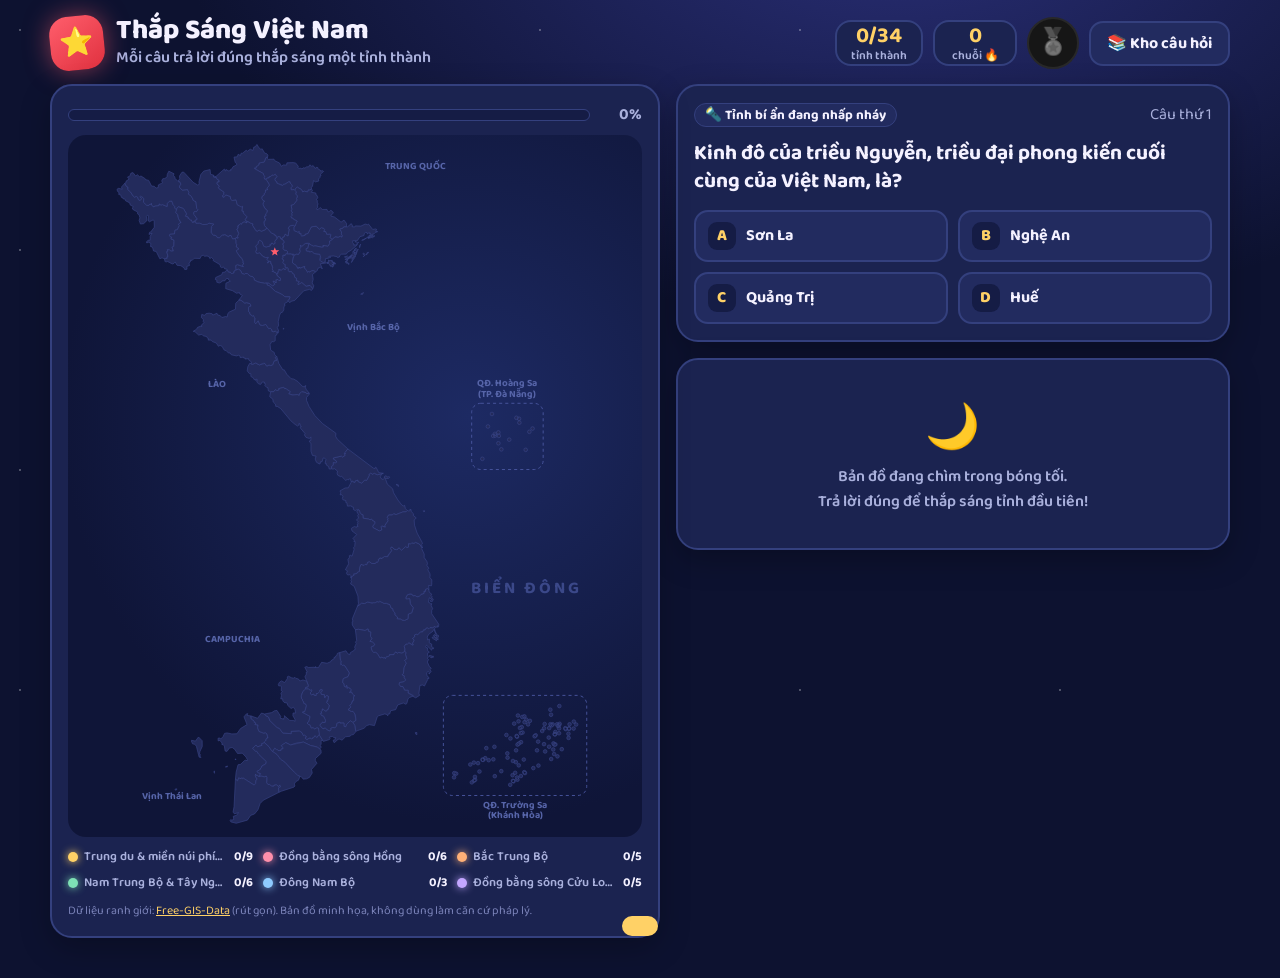
==== ban-do-viet-nam/index.html @ 1cb50377 "Hai game hoc tap: Xay Gach Triet Hoc va Thap Sang Viet Nam" ====
<!doctype html>
<html lang="vi">
<head>
  <meta charset="utf-8" />
  <meta name="viewport" content="width=device-width, initial-scale=1" />
  <title>Thắp Sáng Việt Nam</title>
  <meta name="description" content="Trả lời đúng để thắp sáng 34 tỉnh thành trên bản đồ Việt Nam và nhận huy hiệu Người Việt Nam chất." />
  <link rel="icon" href="data:image/svg+xml,<svg xmlns='http://www.w3.org/2000/svg' viewBox='0 0 100 100'><text y='.9em' font-size='90'>⭐</text></svg>" />
  <link rel="preconnect" href="https://fonts.googleapis.com" />
  <link rel="preconnect" href="https://fonts.gstatic.com" crossorigin />
  <link href="https://fonts.googleapis.com/css2?family=Baloo+2:wght@500;600;700;800&display=swap" rel="stylesheet" />
  <link rel="stylesheet" href="style.css" />
</head>
<body>
  <header class="top">
    <div class="brand">
      <span class="logo">⭐</span>
      <div>
        <h1>Thắp Sáng Việt Nam</h1>
        <p>Mỗi câu trả lời đúng thắp sáng một tỉnh thành</p>
      </div>
    </div>
    <div class="stats">
      <div class="stat"><b id="litCount">0/34</b><span>tỉnh thành</span></div>
      <div class="stat"><b id="streak">0</b><span>chuỗi 🔥</span></div>
      <button id="badgeBtn" class="badge-btn locked" title="Huy hiệu Người Việt Nam chất">🏅</button>
      <button id="openBank" class="btn">📚 Kho câu hỏi</button>
    </div>
  </header>

  <main class="layout">
    <section class="card map-card">
      <div class="map-head">
        <div class="progress"><div id="bar"></div></div>
        <span id="pct" class="muted">0%</span>
      </div>
      <div class="map-wrap">
        <svg id="map" role="img" aria-label="Bản đồ Việt Nam"></svg>
        <div id="tip" class="tip" hidden></div>
      </div>
      <div id="regions" class="regions"></div>
      <p class="credit">Dữ liệu ranh giới: <a href="https://github.com/nguyenduy1133/Free-GIS-Data" target="_blank" rel="noopener">Free-GIS-Data</a> (rút gọn). Bản đồ minh họa, không dùng làm căn cứ pháp lý.</p>
    </section>

    <div class="side">
      <section class="card quiz-card">
        <div class="q-meta">
          <span id="qTag" class="pill">🔦 Tỉnh bí ẩn đang nhấp nháy</span>
          <span id="qCount" class="muted"></span>
        </div>
        <h3 id="question">Đang tải câu hỏi…</h3>
        <div id="options" class="options"></div>
        <div id="feedback" class="feedback" hidden></div>
        <button id="nextBtn" class="btn primary wide" hidden>Câu tiếp theo →</button>
      </section>

      <section class="card info-card" id="info">
        <div class="info-empty">
          <div class="big">🌙</div>
          <p>Bản đồ đang chìm trong bóng tối.<br />Trả lời đúng để thắp sáng tỉnh đầu tiên!</p>
        </div>
      </section>
    </div>
  </main>

  <div id="toast" class="toast" role="status" aria-live="polite"></div>
  <div id="confetti" class="confetti" aria-hidden="true"></div>

  <!-- Kho câu hỏi -->
  <div id="bank" class="modal" hidden>
    <div class="sheet">
      <div class="sheet-head">
        <h2>📚 Kho câu hỏi</h2>
        <button class="x" data-close aria-label="Đóng">✕</button>
      </div>
      <form id="addForm" class="add-form">
        <h4>➕ Thêm câu hỏi của bạn</h4>
        <p class="muted small">Đáp án đúng là tỉnh thành bạn chọn. 3 đáp án nhiễu được tạo tự động.</p>
        <label class="field"><span>Câu hỏi</span>
          <textarea id="fQ" rows="2" required placeholder="Ví dụ: Bánh đa cua là món ngon nổi tiếng của địa phương nào?"></textarea>
        </label>
        <label class="field"><span>Đáp án đúng (tỉnh thành)</span>
          <select id="fP" required></select>
        </label>
        <button class="btn primary" type="submit">Thêm vào bộ sưu tập</button>
      </form>
      <div class="bank-tools">
        <button id="exportBtn" class="btn sm" type="button">⬇️ Xuất JSON</button>
        <label class="btn sm" for="importFile">⬆️ Nhập JSON</label>
        <input id="importFile" type="file" accept="application/json,.json" hidden />
        <button id="resetBtn" class="btn sm danger" type="button">🌑 Tắt đèn, chơi lại</button>
      </div>
      <div class="list-head">
        <input id="search" type="search" placeholder="🔍 Tìm câu hỏi hoặc tỉnh…" />
        <span id="listCount" class="muted"></span>
      </div>
      <ul id="qList" class="q-list"></ul>
    </div>
  </div>

  <!-- Huy hiệu -->
  <div id="badgeModal" class="modal" hidden>
    <div class="sheet small center">
      <div class="sheet-head"><span></span><button class="x" data-close aria-label="Đóng">✕</button></div>
      <h2 id="badgeTitle">Người Việt Nam chất!</h2>
      <p id="badgeText" class="muted"></p>
      <div id="badgeArt" class="badge-art"></div>
      <div id="badgeForm" class="badge-form">
        <input id="badgeName" type="text" maxlength="28" placeholder="Nhập tên của bạn để in lên huy hiệu" />
        <button id="badgeDl" class="btn primary" type="button">⬇️ Tải huy hiệu (PNG)</button>
      </div>
    </div>
  </div>

  <script src="map-data.js"></script>
  <script src="provinces.js"></script>
  <script src="app.js"></script>
</body>
</html>
---- ban-do-viet-nam/style.css ----
:root {
  --night: #0d1230;
  --night-2: #151c45;
  --card: #1b2350;
  --card-2: #222b5f;
  --line: #34407e;
  --text: #f4f1ff;
  --muted: #a9b0dc;
  --gold: #ffd166;
  --good: #5fd39a;
  --bad: #ff7b8a;
  --dark-prov: #232b5c;
  --dark-stroke: #3a4588;
  --radius: 22px;
  color-scheme: dark;
}
* { box-sizing: border-box; }
[hidden] { display: none !important; }
html, body { margin: 0; }
body {
  font-family: 'Baloo 2', system-ui, sans-serif;
  color: var(--text);
  background: radial-gradient(1200px 700px at 70% -10%, #2a2f78 0%, transparent 60%), var(--night);
  min-height: 100vh;
  padding: 16px 16px 40px;
}
body::before {
  content: ''; position: fixed; inset: 0; pointer-events: none; z-index: -1; opacity: .55;
  background-image:
    radial-gradient(1.4px 1.4px at 20px 30px, #fff 50%, transparent 51%),
    radial-gradient(1px 1px at 90px 110px, #fff 50%, transparent 51%),
    radial-gradient(1.2px 1.2px at 160px 60px, #ffe9a8 50%, transparent 51%),
    radial-gradient(1px 1px at 230px 170px, #fff 50%, transparent 51%);
  background-size: 260px 220px;
}
h1, h2, h3, h4, p { margin: 0; }
button, input, select, textarea { font: inherit; color: inherit; }
a { color: var(--gold); }
.muted { color: var(--muted); }
.small { font-size: 14px; }

/* Header */
.top { max-width: 1180px; margin: 0 auto 14px; display: flex; align-items: center; justify-content: space-between; gap: 12px; flex-wrap: wrap; }
.brand { display: flex; gap: 12px; align-items: center; }
.logo {
  width: 54px; height: 54px; display: grid; place-items: center; font-size: 28px; border-radius: 18px;
  background: linear-gradient(145deg, #ff5e6c, #e0313f); box-shadow: 0 0 24px rgba(255, 94, 108, .5); transform: rotate(-6deg);
}
.brand h1 { font-size: 28px; line-height: 1; font-weight: 800; }
.brand p { color: var(--muted); font-weight: 600; }
.stats { display: flex; gap: 10px; align-items: center; flex-wrap: wrap; }
.stat {
  background: var(--card); border: 2px solid var(--line); border-radius: 16px; padding: 2px 14px; min-width: 84px;
  display: flex; flex-direction: column; align-items: center; line-height: 1.1;
}
.stat b { font-size: 22px; font-variant-numeric: tabular-nums; color: var(--gold); }
.stat span { font-size: 12px; color: var(--muted); font-weight: 600; }
.badge-btn {
  width: 52px; height: 52px; border-radius: 50%; border: 2px solid var(--gold); background: var(--card);
  font-size: 26px; cursor: pointer; box-shadow: 0 0 18px rgba(255, 209, 102, .45);
}
.badge-btn.locked { filter: grayscale(1) brightness(.6); border-color: var(--line); box-shadow: none; }

/* Buttons */
.btn {
  border: 2px solid var(--line); background: var(--card-2); border-radius: 14px; padding: 8px 16px; font-weight: 700;
  cursor: pointer; display: inline-flex; gap: 6px; align-items: center; justify-content: center;
  transition: transform .08s, background .2s;
}
.btn:hover { background: #2b357a; }
.btn:active { transform: translateY(2px); }
.btn.primary { background: var(--gold); color: #2a2140; border-color: var(--gold); box-shadow: 0 0 18px rgba(255, 209, 102, .35); }
.btn.primary:hover { background: #ffdb85; }
.btn.sm { padding: 4px 12px; font-size: 14px; border-radius: 12px; }
.btn.danger { color: var(--bad); }
.btn.wide { width: 100%; margin-top: 14px; font-size: 18px; }

/* Layout */
.layout { max-width: 1180px; margin: 0 auto; display: grid; grid-template-columns: minmax(0, 1.1fr) minmax(0, 1fr); gap: 16px; align-items: start; }
.side { display: grid; gap: 16px; }
.card { background: var(--card); border: 2px solid var(--line); border-radius: var(--radius); padding: 16px; box-shadow: 0 10px 30px rgba(0, 0, 0, .25); }

/* Map */
.map-card { position: sticky; top: 12px; }
.map-head { display: flex; align-items: center; gap: 10px; margin-bottom: 8px; }
.progress { flex: 1; height: 12px; background: var(--night-2); border-radius: 99px; overflow: hidden; border: 1px solid var(--line); }
.progress div { height: 100%; width: 0; background: linear-gradient(90deg, #ff8fab, #ffd166); border-radius: 99px; transition: width .6s; }
#pct { font-weight: 700; min-width: 42px; text-align: right; }
.map-wrap { position: relative; border-radius: 18px; background: radial-gradient(circle at 70% 40%, #1d2a63, #0f1538 70%); overflow: hidden; }
#map { width: 100%; height: auto; display: block; max-height: 78vh; }
.prov { fill: var(--dark-prov); stroke: var(--dark-stroke); stroke-width: .8; stroke-linejoin: round; cursor: pointer; transition: fill .8s, opacity .3s; }
.prov:hover { fill: #2f3a78; }
.prov.target { animation: target 1.3s ease-in-out infinite; }
@keyframes target { 50% { fill: #4b58a8; } }
.prov.lit { fill: var(--c); stroke: rgba(255, 255, 255, .55); filter: url(#glow); }
.prov.lit:hover { fill: var(--c); stroke: #fff; stroke-width: 1.6; }
.prov.flash { animation: flash 1.1s ease-out; }
@keyframes flash { 0% { fill: #fff; } 100% { fill: var(--c); } }
.prov.miss { animation: miss .7s; }
@keyframes miss { 30% { fill: #8a2f4a; } }
.prov.sel { stroke: #fff; stroke-width: 2; }
.lbl { font-family: 'Baloo 2', sans-serif; font-weight: 700; font-size: 10px; fill: #2a2140; text-anchor: middle; dominant-baseline: central; pointer-events: none; paint-order: stroke; stroke: rgba(255,255,255,.65); stroke-width: 2.4px; animation: fadein .8s; }
.sea { font-family: 'Baloo 2', sans-serif; font-weight: 700; fill: #5664a8; text-anchor: middle; font-size: 13px; pointer-events: none; }
.sea.big { font-size: 22px; letter-spacing: 4px; fill: #3b4889; }
.inset { fill: none; stroke: #4a57a0; stroke-dasharray: 4 4; stroke-width: 1.2; }
.cap-star { fill: #ff5e6c; }
@keyframes fadein { from { opacity: 0; } }
.tip {
  position: absolute; pointer-events: none; background: #fff; color: #2a2140; font-weight: 700; padding: 2px 10px;
  border-radius: 10px; font-size: 14px; transform: translate(-50%, -130%); white-space: nowrap; box-shadow: 0 4px 12px rgba(0,0,0,.3);
}
.regions { display: grid; grid-template-columns: repeat(3, 1fr); gap: 6px 10px; margin-top: 10px; }
.reg { font-size: 12.5px; font-weight: 600; color: var(--muted); display: flex; align-items: center; gap: 6px; min-width: 0; }
.reg i { width: 10px; height: 10px; border-radius: 50%; flex: none; background: var(--c); box-shadow: 0 0 8px var(--c); }
.reg span { overflow: hidden; text-overflow: ellipsis; white-space: nowrap; }
.reg b { margin-left: auto; color: var(--text); }
.credit { font-size: 12px; color: #7a82b8; margin-top: 8px; }

/* Quiz */
.q-meta { display: flex; justify-content: space-between; gap: 8px; align-items: center; }
.pill { background: var(--card-2); border: 1px solid var(--line); border-radius: 99px; padding: 0 10px; font-weight: 700; font-size: 13.5px; }
.pill.custom { border-color: #ff8fab; color: #ffc2d1; }
.quiz-card h3 { font-size: 21px; line-height: 1.35; margin: 12px 0 14px; }
.options { display: grid; grid-template-columns: 1fr 1fr; gap: 10px; }
.opt {
  display: flex; align-items: center; gap: 10px; text-align: left; border: 2px solid var(--line); background: var(--card-2);
  border-radius: 14px; padding: 10px 12px; font-weight: 700; font-size: 16px; cursor: pointer; transition: transform .08s, background .2s; line-height: 1.25;
}
.opt:hover:not(:disabled) { background: #2d3880; transform: translateY(-1px); }
.opt:disabled { cursor: default; }
.opt .k { flex: none; width: 28px; height: 28px; border-radius: 9px; display: grid; place-items: center; background: var(--night-2); color: var(--gold); font-weight: 800; }
.opt.right { background: #1f5a45; border-color: var(--good); }
.opt.right .k { background: var(--good); color: #10301f; }
.opt.wrong { background: #5a2234; border-color: var(--bad); animation: shake .35s; }
.opt.wrong .k { background: var(--bad); color: #3b0f1a; }
.opt.dim { opacity: .5; }
@keyframes shake { 25%, 75% { transform: translateX(-5px); } 50% { transform: translateX(5px); } }
.feedback { margin-top: 12px; padding: 10px 14px; border-radius: 14px; font-weight: 600; line-height: 1.4; animation: pop .3s; }
.feedback.good { background: rgba(95, 211, 154, .14); border: 2px solid rgba(95, 211, 154, .5); }
.feedback.bad { background: rgba(255, 123, 138, .12); border: 2px solid rgba(255, 123, 138, .45); }
@keyframes pop { from { transform: scale(.95); opacity: 0; } }

/* Info card */
.info-empty { text-align: center; color: var(--muted); padding: 18px 8px; font-weight: 600; }
.info-empty .big { font-size: 44px; }
.info-head { display: flex; align-items: center; gap: 10px; }
.info-head .dot { width: 16px; height: 16px; border-radius: 50%; background: var(--c); box-shadow: 0 0 14px var(--c); flex: none; }
.info-head h2 { font-size: 26px; line-height: 1.1; }
.chip { font-size: 12.5px; font-weight: 700; border-radius: 99px; padding: 1px 10px; background: var(--card-2); border: 1px solid var(--line); white-space: nowrap; }
.chip.city { border-color: var(--gold); color: var(--gold); }
.region-name { color: var(--muted); font-weight: 600; font-size: 14px; margin-top: 2px; }
.facts { display: grid; grid-template-columns: 1fr 1fr; gap: 8px; margin: 12px 0; }
.fact { background: var(--night-2); border-radius: 14px; padding: 8px 12px; }
.fact span { display: block; font-size: 12.5px; color: var(--muted); font-weight: 600; }
.fact b { font-size: 16px; }
.fact.full { grid-column: 1 / -1; }
.tags { display: flex; flex-wrap: wrap; gap: 6px; margin: 4px 0 10px; }
.tags span { background: var(--card-2); border: 1px solid var(--line); border-radius: 10px; padding: 1px 10px; font-weight: 600; font-size: 14px; }
.sec { font-size: 13px; color: var(--muted); font-weight: 700; text-transform: uppercase; letter-spacing: .5px; }
.didyou { margin-top: 10px; padding: 10px 12px; border-radius: 14px; background: rgba(255, 209, 102, .1); border: 1px dashed rgba(255, 209, 102, .5); font-weight: 600; line-height: 1.4; }
.info-card.reveal { animation: pop .4s; }

/* Toast & confetti */
.toast {
  position: fixed; left: 50%; bottom: 24px; transform: translate(-50%, calc(100% + 40px)); background: var(--gold); color: #2a2140;
  padding: 10px 18px; border-radius: 99px; font-weight: 800; transition: transform .3s cubic-bezier(.3, 1.4, .5, 1); z-index: 60;
  max-width: calc(100% - 32px); text-align: center;
}
.toast.show { transform: translate(-50%, 0); }
.confetti { position: fixed; inset: 0; pointer-events: none; z-index: 70; overflow: hidden; }
.confetti span { position: absolute; top: -40px; font-size: 22px; animation: fall linear forwards; }
@keyframes fall { to { transform: translateY(110vh) rotate(540deg); } }

/* Modals */
.modal { position: fixed; inset: 0; z-index: 50; background: rgba(5, 8, 25, .7); display: grid; place-items: center; padding: 16px; }
.sheet { background: var(--card); border: 2px solid var(--line); border-radius: var(--radius); width: min(720px, 100%); max-height: calc(100vh - 32px); overflow: auto; padding: 18px; animation: pop .25s; }
.sheet.small { width: min(460px, 100%); }
.sheet.center { text-align: center; }
.sheet-head { display: flex; justify-content: space-between; align-items: center; margin-bottom: 8px; }
.x { width: 38px; height: 38px; border-radius: 12px; border: 2px solid var(--line); background: var(--card-2); cursor: pointer; font-weight: 800; }
.add-form { background: var(--night-2); border-radius: 16px; padding: 14px; display: grid; gap: 10px; }
.field { display: grid; gap: 4px; font-weight: 700; }
textarea, input[type=text], input[type=search], select {
  width: 100%; border: 2px solid var(--line); background: var(--card); border-radius: 12px; padding: 8px 10px; font-weight: 500;
}
textarea:focus, input:focus, select:focus { outline: 2px solid var(--gold); outline-offset: 1px; }
.bank-tools { display: flex; gap: 8px; flex-wrap: wrap; margin: 14px 0 10px; }
.list-head { display: flex; gap: 10px; align-items: center; }
.list-head span { white-space: nowrap; font-weight: 600; }
.q-list { list-style: none; padding: 0; margin: 10px 0 0; display: grid; gap: 6px; }
.q-list li { background: var(--night-2); border-radius: 12px; padding: 8px 12px; display: flex; gap: 10px; align-items: flex-start; }
.q-list li.mine { outline: 1px solid #ff8fab; }
.q-list .qt { flex: 1; min-width: 0; }
.q-list .qq { font-weight: 600; line-height: 1.3; }
.q-list .qa { font-size: 13.5px; color: var(--good); font-weight: 700; }
.q-list .del { border: 1px solid var(--line); background: var(--card-2); border-radius: 10px; cursor: pointer; padding: 0 8px; }
.badge-art svg { width: min(280px, 80vw); height: auto; margin: 6px auto; display: block; filter: drop-shadow(0 0 24px rgba(255, 209, 102, .4)); }
.badge-art.locked svg { filter: grayscale(1) brightness(.55); }
.badge-form { display: grid; gap: 10px; margin-top: 8px; }

@media (max-width: 900px) {
  .layout { grid-template-columns: 1fr; }
  .side { display: contents; }
  .quiz-card { order: -1; }
  .map-card { position: static; }
  #map { max-height: 62vh; }
}
@media (max-width: 560px) {
  .brand h1 { font-size: 22px; }
  .logo { width: 44px; height: 44px; font-size: 22px; }
  .options { grid-template-columns: 1fr; }
  .regions { grid-template-columns: 1fr 1fr; }
  .facts { grid-template-columns: 1fr; }
  .stat { min-width: 70px; padding: 2px 10px; }
  .quiz-card h3 { font-size: 19px; }
}
@media (prefers-reduced-motion: reduce) {
  *, *::before, *::after { animation-duration: .01ms !important; transition-duration: .01ms !important; }
}
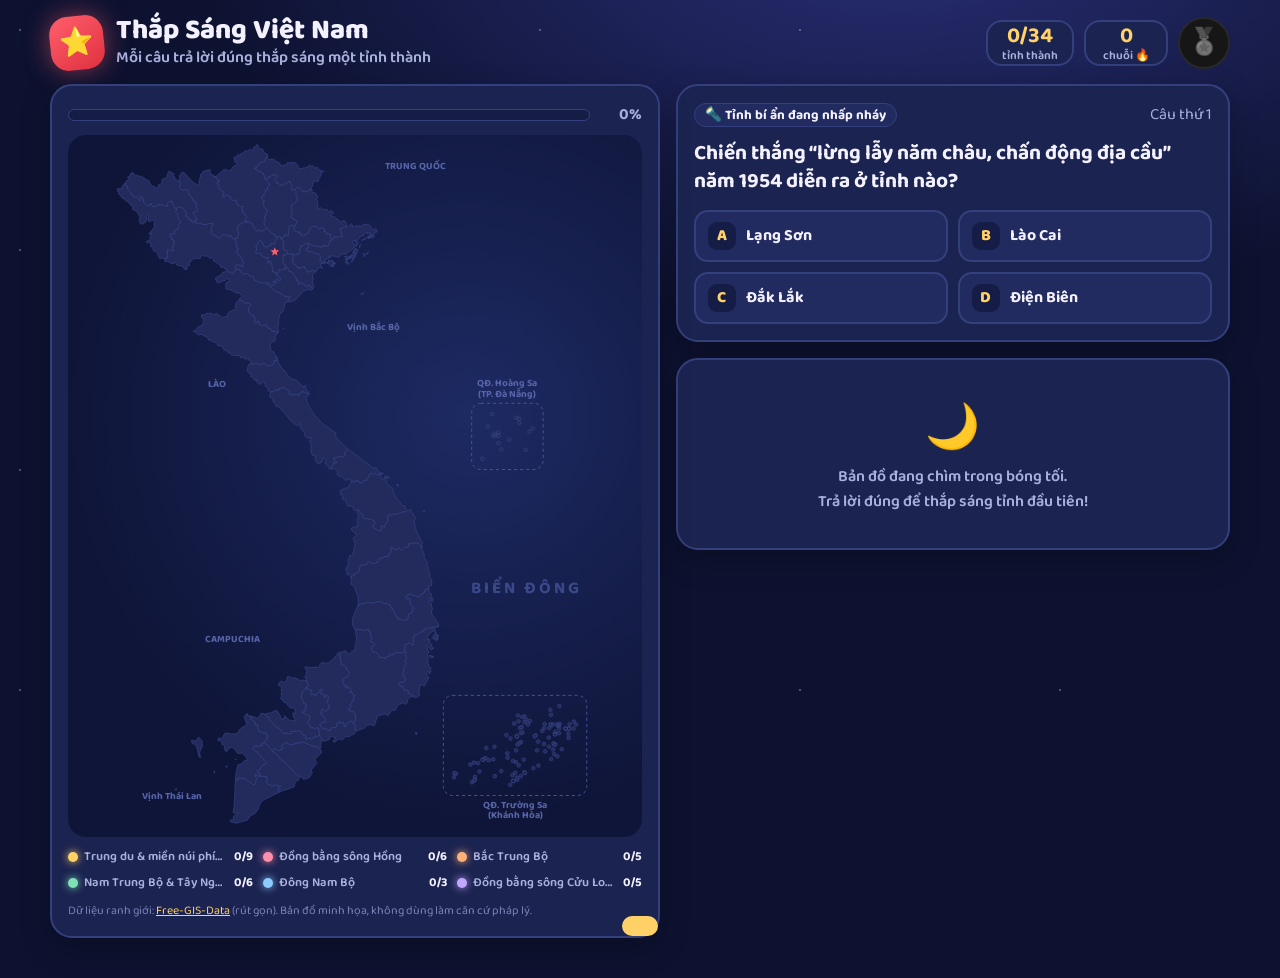
==== commit c26651c9: "An nut Kho cau hoi voi nguoi choi, chi hien khi mo kem ?admin" ====
--- a/ban-do-viet-nam/index.html
+++ b/ban-do-viet-nam/index.html
@@ -24,7 +24,7 @@
       <div class="stat"><b id="litCount">0/34</b><span>tỉnh thành</span></div>
       <div class="stat"><b id="streak">0</b><span>chuỗi 🔥</span></div>
       <button id="badgeBtn" class="badge-btn locked" title="Huy hiệu Người Việt Nam chất">🏅</button>
-      <button id="openBank" class="btn">📚 Kho câu hỏi</button>
+      <button id="openBank" class="btn" hidden>📚 Kho câu hỏi</button>
     </div>
   </header>
 
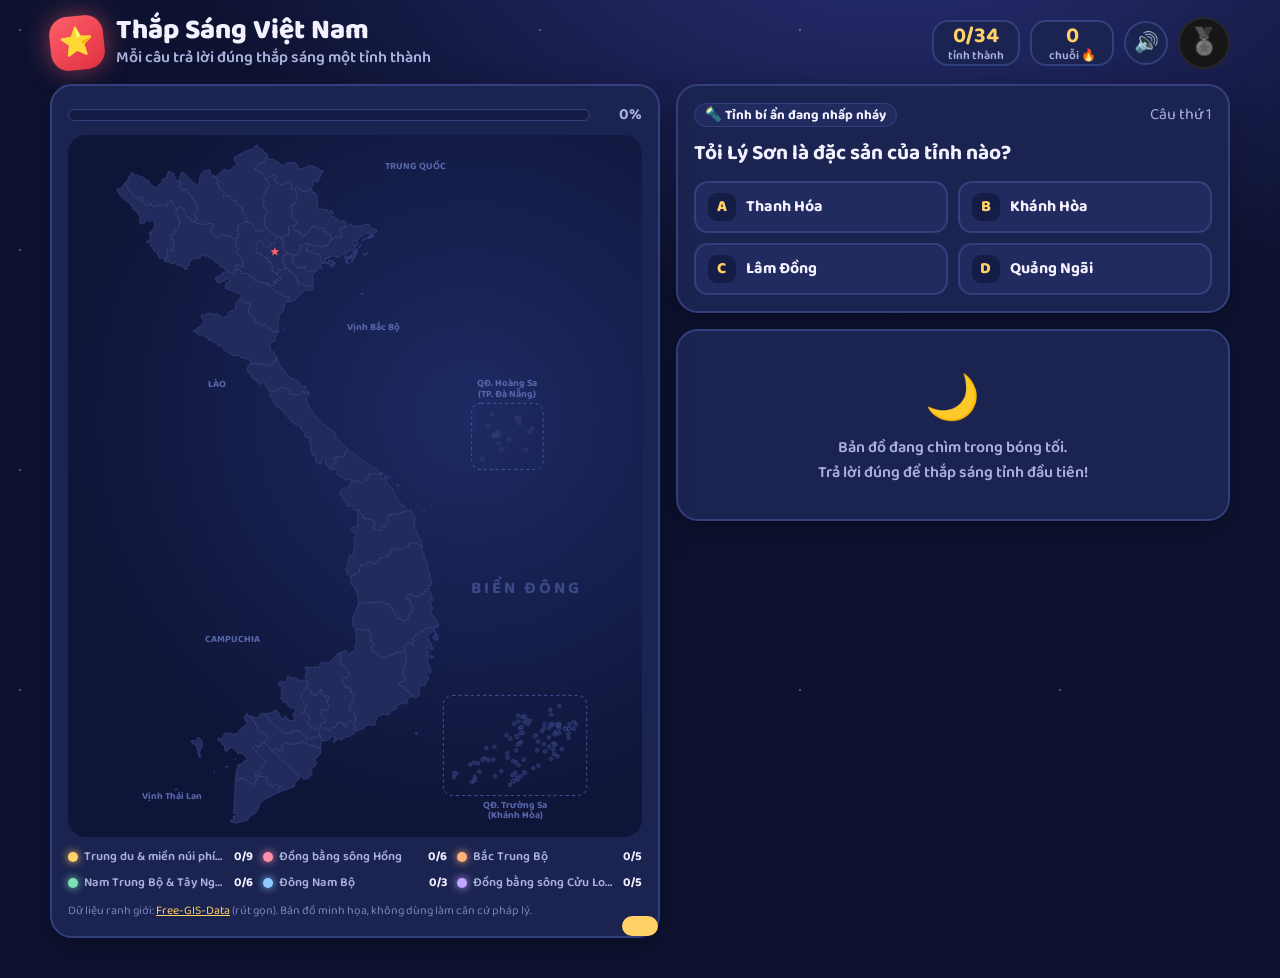
==== commit 8a396e30: "Xay Gach: giao dien dien anh 3D (three.js), am thanh cho ca hai game" ====
--- a/ban-do-viet-nam/index.html
+++ b/ban-do-viet-nam/index.html
@@ -9,7 +9,7 @@
   <link rel="preconnect" href="https://fonts.googleapis.com" />
   <link rel="preconnect" href="https://fonts.gstatic.com" crossorigin />
   <link href="https://fonts.googleapis.com/css2?family=Baloo+2:wght@500;600;700;800&display=swap" rel="stylesheet" />
-  <link rel="stylesheet" href="style.css" />
+  <link rel="stylesheet" href="style.css?v=2" />
 </head>
 <body>
   <header class="top">
@@ -23,6 +23,7 @@
     <div class="stats">
       <div class="stat"><b id="litCount">0/34</b><span>tỉnh thành</span></div>
       <div class="stat"><b id="streak">0</b><span>chuỗi 🔥</span></div>
+      <button id="soundBtn" class="badge-btn sound" type="button" title="Bật/tắt âm thanh" aria-label="Bật/tắt âm thanh">🔊</button>
       <button id="badgeBtn" class="badge-btn locked" title="Huy hiệu Người Việt Nam chất">🏅</button>
       <button id="openBank" class="btn" hidden>📚 Kho câu hỏi</button>
     </div>
@@ -112,8 +113,9 @@
     </div>
   </div>
 
-  <script src="map-data.js"></script>
-  <script src="provinces.js"></script>
-  <script src="app.js"></script>
+  <script src="sfx.js?v=2"></script>
+  <script src="map-data.js?v=2"></script>
+  <script src="provinces.js?v=2"></script>
+  <script src="app.js?v=2"></script>
 </body>
 </html>
--- a/ban-do-viet-nam/style.css
+++ b/ban-do-viet-nam/style.css
@@ -217,3 +217,5 @@
 @media (prefers-reduced-motion: reduce) {
   *, *::before, *::after { animation-duration: .01ms !important; transition-duration: .01ms !important; }
 }
+
+.badge-btn.sound { border-color: var(--line); box-shadow: none; font-size: 20px; width: 44px; height: 44px; }
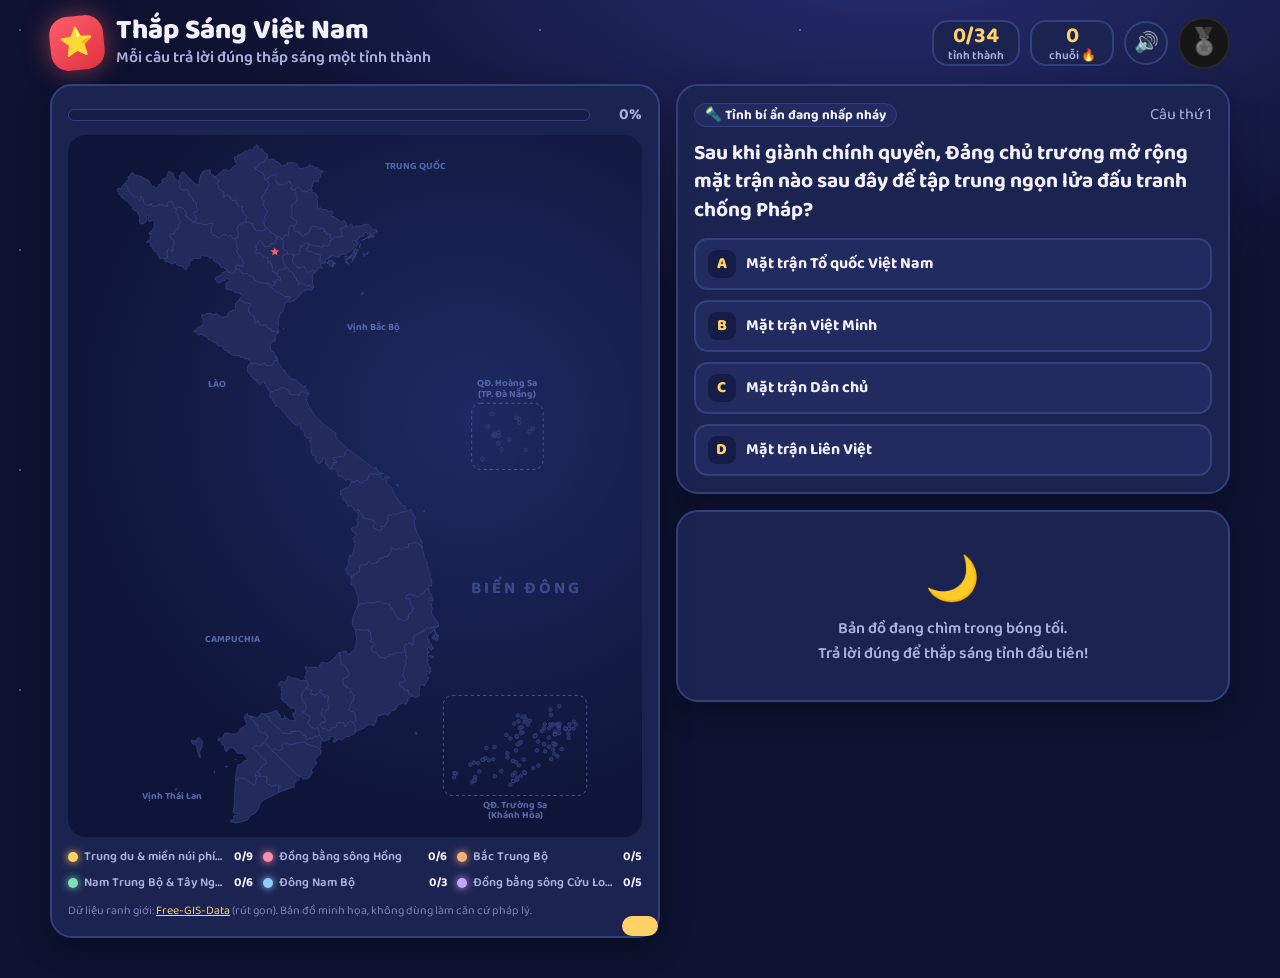
==== commit eca8b66f: "Cap nhat cau hoi: MLN131 cho Xay Gach, VNR202 cho Ban do (30 cau moi game)" ====
--- a/ban-do-viet-nam/index.html
+++ b/ban-do-viet-nam/index.html
@@ -9,7 +9,7 @@
   <link rel="preconnect" href="https://fonts.googleapis.com" />
   <link rel="preconnect" href="https://fonts.gstatic.com" crossorigin />
   <link href="https://fonts.googleapis.com/css2?family=Baloo+2:wght@500;600;700;800&display=swap" rel="stylesheet" />
-  <link rel="stylesheet" href="style.css?v=2" />
+  <link rel="stylesheet" href="style.css?v=3" />
 </head>
 <body>
   <header class="top">
@@ -76,13 +76,16 @@
       </div>
       <form id="addForm" class="add-form">
         <h4>➕ Thêm câu hỏi của bạn</h4>
-        <p class="muted small">Đáp án đúng là tỉnh thành bạn chọn. 3 đáp án nhiễu được tạo tự động.</p>
+        <p class="muted small">Chấm tròn = đáp án đúng. Cần ít nhất 2 đáp án.</p>
         <label class="field"><span>Câu hỏi</span>
-          <textarea id="fQ" rows="2" required placeholder="Ví dụ: Bánh đa cua là món ngon nổi tiếng của địa phương nào?"></textarea>
+          <textarea id="fQ" rows="2" required placeholder="Ví dụ: Đảng Cộng sản Việt Nam ra đời năm nào?"></textarea>
         </label>
-        <label class="field"><span>Đáp án đúng (tỉnh thành)</span>
-          <select id="fP" required></select>
-        </label>
+        <div class="opt-inputs">
+          <label class="opt-in"><input type="radio" name="fC" value="0" checked /><input type="text" class="fA" placeholder="Đáp án A" /></label>
+          <label class="opt-in"><input type="radio" name="fC" value="1" /><input type="text" class="fA" placeholder="Đáp án B" /></label>
+          <label class="opt-in"><input type="radio" name="fC" value="2" /><input type="text" class="fA" placeholder="Đáp án C (không bắt buộc)" /></label>
+          <label class="opt-in"><input type="radio" name="fC" value="3" /><input type="text" class="fA" placeholder="Đáp án D (không bắt buộc)" /></label>
+        </div>
         <button class="btn primary" type="submit">Thêm vào bộ sưu tập</button>
       </form>
       <div class="bank-tools">
@@ -113,9 +116,10 @@
     </div>
   </div>
 
-  <script src="sfx.js?v=2"></script>
-  <script src="map-data.js?v=2"></script>
-  <script src="provinces.js?v=2"></script>
-  <script src="app.js?v=2"></script>
+  <script src="sfx.js?v=3"></script>
+  <script src="map-data.js?v=3"></script>
+  <script src="provinces.js?v=3"></script>
+  <script src="questions.js?v=3"></script>
+  <script src="app.js?v=3"></script>
 </body>
 </html>
--- a/ban-do-viet-nam/style.css
+++ b/ban-do-viet-nam/style.css
@@ -219,3 +219,9 @@
 }
 
 .badge-btn.sound { border-color: var(--line); box-shadow: none; font-size: 20px; width: 44px; height: 44px; }
+
+.opt-inputs { display: grid; grid-template-columns: 1fr 1fr; gap: 8px; }
+.opt-in { display: flex; align-items: center; gap: 8px; }
+.opt-in input[type=radio] { width: 18px; height: 18px; accent-color: var(--gold); flex: none; }
+.quiz-card .options { grid-template-columns: 1fr; }
+@media (max-width: 560px) { .opt-inputs { grid-template-columns: 1fr; } }
